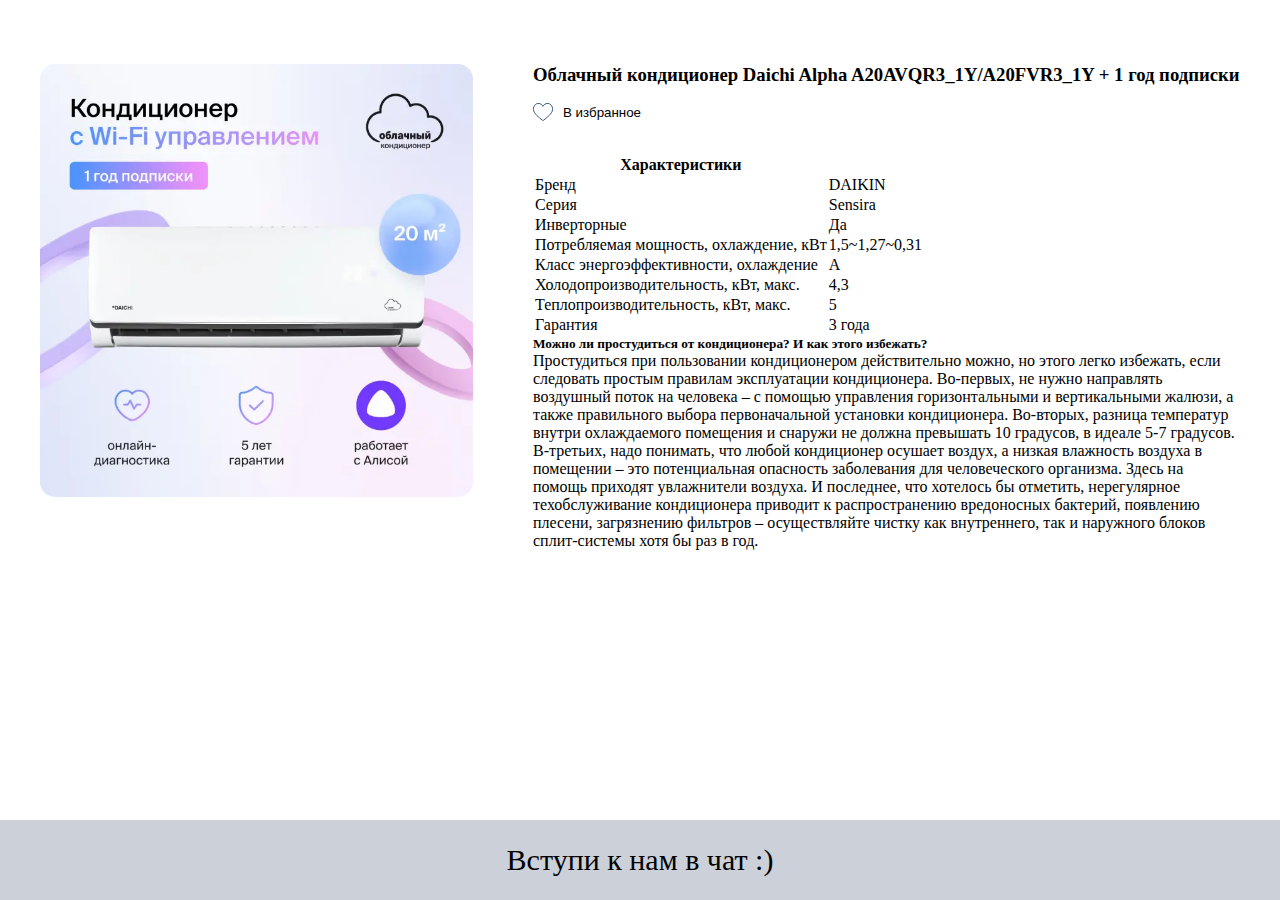
==== app/index.html @ e2406c81 "[+] initial files" ====
<!DOCTYPE html><html lang="en"><head><meta charset="UTF-8"><meta http-equiv="X-UA-Compatible" content="IE=edge"><meta name="viewport" content="width=device-width,initial-scale=1"><title>Главная страница</title><link rel="stylesheet" href="./css/style.min.css"></head><body><main><section class="card"><div><div class="swiper mySwiper"><div class="swiper-wrapper"><div class="swiper-slide card-swiper-slide"><img class="card-swiper-slide" src="./images/cards/card1.webp"></div><!--         <div class="swiper-slide">
                <img src="./images/cards/card2.webp" />
              </div>
              <div class="swiper-slide">
                <img src="./images/cards/card3.webp" />
              </div>
              <div class="swiper-slide">
                <img src="./images/cards/card4.webp" />
              </div>
              <div class="swiper-slide">
                <img src="./images/cards/card5.webp" />
              </div> --></div><div class="swiper-pagination"></div></div><!-- <div class="swiper-button-next"></div>
          <div class="swiper-button-prev"></div> --></div><div><h3>Облачный кондиционер Daichi Alpha A20AVQR3_1Y/A20FVR3_1Y + 1 год подписки</h3><button class="button-like"><img src="./images/like.svg" height="20px" width="20px"><p>В избранное</p></button><div><table><thead><tr><th>Характеристики</th></tr></thead><tbody><tr><td>Бренд</td><td>DAIKIN</td></tr><tr><td>Серия</td><td>Sensira</td></tr><tr><td>Инверторные</td><td>Да</td></tr><tr><td>Потребляемая мощность, охлаждение, кВт</td><td>1,5~1,27~0,31</td></tr><tr><td>Класс энергоэффективности, охлаждение</td><td>A</td></tr><tr><td>Холодопроизводительность, кВт, макс.</td><td>4,3</td></tr><tr><td>Теплопроизводительность, кВт, макс.</td><td>5</td></tr><tr><td>Гарантия</td><td>3 года</td></tr></tbody></table></div><div><h5>Можно ли простудиться от кондиционера? И как этого избежать?</h5><span>Простудиться при пользовании кондиционером действительно можно, но этого легко избежать, если следовать простым правилам эксплуатации кондиционера. </span><span>Во-первых, не нужно направлять воздушный поток на человека – с помощью управления горизонтальными и вертикальными жалюзи, а также правильного выбора первоначальной установки кондиционера. </span><span>Во-вторых, разница температур внутри охлаждаемого помещения и снаружи не должна превышать 10 градусов, в идеале 5-7 градусов. </span><span>В-третьих, надо понимать, что любой кондиционер осушает воздух, а низкая влажность воздуха в помещении – это потенциальная опасность заболевания для человеческого организма. Здесь на помощь приходят увлажнители воздуха. </span><span>И последнее, что хотелось бы отметить, нерегулярное техобслуживание кондиционера приводит к распространению вредоносных бактерий, появлению плесени, загрязнению фильтров – осуществляйте чистку как внутреннего, так и наружного блоков сплит-системы хотя бы раз в год.</span></div></div></section></main><footer class="center"><a href="https://t.me/frontend_case_chat">Вступи к нам в чат :)</a></footer><script src="./js/main.min.js"></script></body></html>
---- app/css/style.min.css ----
@font-face{font-family:"Regular";src:url("../../fonts/Roboto-Regular.woff2")}@font-face{font-family:"Bold";src:url("../../fonts/Roboto-Bold.woff2")}*{margin:0;padding:0;box-sizing:border-box}body{font-size:16px;font-family:"Regular"}body{display:flex;flex-direction:column;min-height:100vh}main{flex-grow:1}.container{max-width:1200px;width:100%;padding:0 15px}.center{display:flex;justify-content:center;align-items:center}@font-face{font-family:swiper-icons;src:url("data:application/font-woff;charset=utf-8;base64, [base64]//wADZ2x5ZgAAAywAAADMAAAD2MHtryVoZWFkAAABbAAAADAAAAA2E2+eoWhoZWEAAAGcAAAAHwAAACQC9gDzaG10eAAAAigAAAAZAAAArgJkABFsb2NhAAAC0AAAAFoAAABaFQAUGG1heHAAAAG8AAAAHwAAACAAcABAbmFtZQAAA/gAAAE5AAACXvFdBwlwb3N0AAAFNAAAAGIAAACE5s74hXjaY2BkYGAAYpf5Hu/j+W2+MnAzMYDAzaX6QjD6/4//Bxj5GA8AuRwMYGkAPywL13jaY2BkYGA88P8Agx4j+/8fQDYfA1AEBWgDAIB2BOoAeNpjYGRgYNBh4GdgYgABEMnIABJzYNADCQAACWgAsQB42mNgYfzCOIGBlYGB0YcxjYGBwR1Kf2WQZGhhYGBiYGVmgAFGBiQQkOaawtDAoMBQxXjg/wEGPcYDDA4wNUA2CCgwsAAAO4EL6gAAeNpj2M0gyAACqxgGNWBkZ2D4/wMA+xkDdgAAAHjaY2BgYGaAYBkGRgYQiAHyGMF8FgYHIM3DwMHABGQrMOgyWDLEM1T9/w8UBfEMgLzE////P/5//f/V/xv+r4eaAAeMbAxwIUYmIMHEgKYAYjUcsDAwsLKxc3BycfPw8jEQA/[base64]/uznmfPFBNODM2K7MTQ45YEAZqGP81AmGGcF3iPqOop0r1SPTaTbVkfUe4HXj97wYE+yNwWYxwWu4v1ugWHgo3S1XdZEVqWM7ET0cfnLGxWfkgR42o2PvWrDMBSFj/IHLaF0zKjRgdiVMwScNRAoWUoH78Y2icB/yIY09An6AH2Bdu/UB+yxopYshQiEvnvu0dURgDt8QeC8PDw7Fpji3fEA4z/PEJ6YOB5hKh4dj3EvXhxPqH/SKUY3rJ7srZ4FZnh1PMAtPhwP6fl2PMJMPDgeQ4rY8YT6Gzao0eAEA409DuggmTnFnOcSCiEiLMgxCiTI6Cq5DZUd3Qmp10vO0LaLTd2cjN4fOumlc7lUYbSQcZFkutRG7g6JKZKy0RmdLY680CDnEJ+UMkpFFe1RN7nxdVpXrC4aTtnaurOnYercZg2YVmLN/d/gczfEimrE/fs/bOuq29Zmn8tloORaXgZgGa78yO9/cnXm2BpaGvq25Dv9S4E9+5SIc9PqupJKhYFSSl47+Qcr1mYNAAAAeNptw0cKwkAAAMDZJA8Q7OUJvkLsPfZ6zFVERPy8qHh2YER+3i/BP83vIBLLySsoKimrqKqpa2hp6+jq6RsYGhmbmJqZSy0sraxtbO3sHRydnEMU4uR6yx7JJXveP7WrDycAAAAAAAH//wACeNpjYGRgYOABYhkgZgJCZgZNBkYGLQZtIJsFLMYAAAw3ALgAeNolizEKgDAQBCchRbC2sFER0YD6qVQiBCv/H9ezGI6Z5XBAw8CBK/m5iQQVauVbXLnOrMZv2oLdKFa8Pjuru2hJzGabmOSLzNMzvutpB3N42mNgZGBg4GKQYzBhYMxJLMlj4GBgAYow/P/PAJJhLM6sSoWKfWCAAwDAjgbRAAB42mNgYGBkAIIbCZo5IPrmUn0hGA0AO8EFTQAA");font-weight:400;font-style:normal}:root{--swiper-theme-color: #007aff}.swiper{margin-left:auto;margin-right:auto;position:relative;overflow:hidden;list-style:none;padding:0;z-index:1}.swiper-vertical>.swiper-wrapper{flex-direction:column}.swiper-wrapper{position:relative;width:100%;height:100%;z-index:1;display:flex;transition-property:transform;box-sizing:content-box}.swiper-android .swiper-slide,.swiper-wrapper{transform:translate3d(0px, 0, 0)}.swiper-pointer-events{touch-action:pan-y}.swiper-pointer-events.swiper-vertical{touch-action:pan-x}.swiper-slide{flex-shrink:0;width:100%;height:100%;position:relative;transition-property:transform}.swiper-slide-invisible-blank{visibility:hidden}.swiper-autoheight,.swiper-autoheight .swiper-slide{height:auto}.swiper-autoheight .swiper-wrapper{align-items:flex-start;transition-property:transform,height}.swiper-3d,.swiper-3d.swiper-css-mode .swiper-wrapper{perspective:1200px}.swiper-3d .swiper-cube-shadow,.swiper-3d .swiper-slide,.swiper-3d .swiper-slide-shadow,.swiper-3d .swiper-slide-shadow-bottom,.swiper-3d .swiper-slide-shadow-left,.swiper-3d .swiper-slide-shadow-right,.swiper-3d .swiper-slide-shadow-top,.swiper-3d .swiper-wrapper{transform-style:preserve-3d}.swiper-3d .swiper-slide-shadow,.swiper-3d .swiper-slide-shadow-bottom,.swiper-3d .swiper-slide-shadow-left,.swiper-3d .swiper-slide-shadow-right,.swiper-3d .swiper-slide-shadow-top{position:absolute;left:0;top:0;width:100%;height:100%;pointer-events:none;z-index:10}.swiper-3d .swiper-slide-shadow{background:rgba(0,0,0,.15)}.swiper-3d .swiper-slide-shadow-left{background-image:linear-gradient(to left, rgba(0, 0, 0, 0.5), rgba(0, 0, 0, 0))}.swiper-3d .swiper-slide-shadow-right{background-image:linear-gradient(to right, rgba(0, 0, 0, 0.5), rgba(0, 0, 0, 0))}.swiper-3d .swiper-slide-shadow-top{background-image:linear-gradient(to top, rgba(0, 0, 0, 0.5), rgba(0, 0, 0, 0))}.swiper-3d .swiper-slide-shadow-bottom{background-image:linear-gradient(to bottom, rgba(0, 0, 0, 0.5), rgba(0, 0, 0, 0))}.swiper-css-mode>.swiper-wrapper{overflow:auto;scrollbar-width:none;-ms-overflow-style:none}.swiper-css-mode>.swiper-wrapper::-webkit-scrollbar{display:none}.swiper-css-mode>.swiper-wrapper>.swiper-slide{scroll-snap-align:start start}.swiper-horizontal.swiper-css-mode>.swiper-wrapper{scroll-snap-type:x mandatory}.swiper-vertical.swiper-css-mode>.swiper-wrapper{scroll-snap-type:y mandatory}.swiper-centered>.swiper-wrapper::before{content:"";flex-shrink:0;order:9999}.swiper-centered.swiper-horizontal>.swiper-wrapper>.swiper-slide:first-child{margin-inline-start:var(--swiper-centered-offset-before)}.swiper-centered.swiper-horizontal>.swiper-wrapper::before{height:100%;min-height:1px;width:var(--swiper-centered-offset-after)}.swiper-centered.swiper-vertical>.swiper-wrapper>.swiper-slide:first-child{margin-block-start:var(--swiper-centered-offset-before)}.swiper-centered.swiper-vertical>.swiper-wrapper::before{width:100%;min-width:1px;height:var(--swiper-centered-offset-after)}.swiper-centered>.swiper-wrapper>.swiper-slide{scroll-snap-align:center center}.swiper-virtual.swiper-css-mode .swiper-wrapper::after{content:"";position:absolute;left:0;top:0;pointer-events:none}.swiper-virtual.swiper-css-mode.swiper-horizontal .swiper-wrapper::after{height:1px;width:var(--swiper-virtual-size)}.swiper-virtual.swiper-css-mode.swiper-vertical .swiper-wrapper::after{width:1px;height:var(--swiper-virtual-size)}:root{--swiper-navigation-size: 44px}.swiper-button-next,.swiper-button-prev{position:absolute;top:50%;width:calc(var(--swiper-navigation-size)/44*27);height:var(--swiper-navigation-size);margin-top:calc(0px - var(--swiper-navigation-size)/2);z-index:10;cursor:pointer;display:flex;align-items:center;justify-content:center;color:var(--swiper-navigation-color, var(--swiper-theme-color))}.swiper-button-next.swiper-button-disabled,.swiper-button-prev.swiper-button-disabled{opacity:.35;cursor:auto;pointer-events:none}.swiper-button-next:after,.swiper-button-prev:after{font-family:swiper-icons;font-size:var(--swiper-navigation-size);text-transform:none !important;letter-spacing:0;text-transform:none;font-variant:initial;line-height:1}.swiper-button-prev,.swiper-rtl .swiper-button-next{left:10px;right:auto}.swiper-button-prev:after,.swiper-rtl .swiper-button-next:after{content:"prev"}.swiper-button-next,.swiper-rtl .swiper-button-prev{right:10px;left:auto}.swiper-button-next:after,.swiper-rtl .swiper-button-prev:after{content:"next"}.swiper-button-lock{display:none}.swiper-pagination{position:absolute;text-align:center;transition:.3s opacity;transform:translate3d(0, 0, 0);z-index:10}.swiper-pagination.swiper-pagination-hidden{opacity:0}.swiper-horizontal>.swiper-pagination-bullets,.swiper-pagination-bullets.swiper-pagination-horizontal,.swiper-pagination-custom,.swiper-pagination-fraction{bottom:10px;left:0;width:100%}.swiper-pagination-bullets-dynamic{overflow:hidden;font-size:0}.swiper-pagination-bullets-dynamic .swiper-pagination-bullet{transform:scale(0.33);position:relative}.swiper-pagination-bullets-dynamic .swiper-pagination-bullet-active{transform:scale(1)}.swiper-pagination-bullets-dynamic .swiper-pagination-bullet-active-main{transform:scale(1)}.swiper-pagination-bullets-dynamic .swiper-pagination-bullet-active-prev{transform:scale(0.66)}.swiper-pagination-bullets-dynamic .swiper-pagination-bullet-active-prev-prev{transform:scale(0.33)}.swiper-pagination-bullets-dynamic .swiper-pagination-bullet-active-next{transform:scale(0.66)}.swiper-pagination-bullets-dynamic .swiper-pagination-bullet-active-next-next{transform:scale(0.33)}.swiper-pagination-bullet{width:var(--swiper-pagination-bullet-width, var(--swiper-pagination-bullet-size, 8px));height:var(--swiper-pagination-bullet-height, var(--swiper-pagination-bullet-size, 8px));display:inline-block;border-radius:50%;background:var(--swiper-pagination-bullet-inactive-color, #000);opacity:var(--swiper-pagination-bullet-inactive-opacity, 0.2)}button.swiper-pagination-bullet{border:none;margin:0;padding:0;box-shadow:none;-webkit-appearance:none;appearance:none}.swiper-pagination-clickable .swiper-pagination-bullet{cursor:pointer}.swiper-pagination-bullet:only-child{display:none !important}.swiper-pagination-bullet-active{opacity:var(--swiper-pagination-bullet-opacity, 1);background:var(--swiper-pagination-color, var(--swiper-theme-color))}.swiper-pagination-vertical.swiper-pagination-bullets,.swiper-vertical>.swiper-pagination-bullets{right:10px;top:50%;transform:translate3d(0px, -50%, 0)}.swiper-pagination-vertical.swiper-pagination-bullets .swiper-pagination-bullet,.swiper-vertical>.swiper-pagination-bullets .swiper-pagination-bullet{margin:var(--swiper-pagination-bullet-vertical-gap, 6px) 0;display:block}.swiper-pagination-vertical.swiper-pagination-bullets.swiper-pagination-bullets-dynamic,.swiper-vertical>.swiper-pagination-bullets.swiper-pagination-bullets-dynamic{top:50%;transform:translateY(-50%);width:8px}.swiper-pagination-vertical.swiper-pagination-bullets.swiper-pagination-bullets-dynamic .swiper-pagination-bullet,.swiper-vertical>.swiper-pagination-bullets.swiper-pagination-bullets-dynamic .swiper-pagination-bullet{display:inline-block;transition:.2s transform,.2s top}.swiper-horizontal>.swiper-pagination-bullets .swiper-pagination-bullet,.swiper-pagination-horizontal.swiper-pagination-bullets .swiper-pagination-bullet{margin:0 var(--swiper-pagination-bullet-horizontal-gap, 4px)}.swiper-horizontal>.swiper-pagination-bullets.swiper-pagination-bullets-dynamic,.swiper-pagination-horizontal.swiper-pagination-bullets.swiper-pagination-bullets-dynamic{left:50%;transform:translateX(-50%);white-space:nowrap}.swiper-horizontal>.swiper-pagination-bullets.swiper-pagination-bullets-dynamic .swiper-pagination-bullet,.swiper-pagination-horizontal.swiper-pagination-bullets.swiper-pagination-bullets-dynamic .swiper-pagination-bullet{transition:.2s transform,.2s left}.swiper-horizontal.swiper-rtl>.swiper-pagination-bullets-dynamic .swiper-pagination-bullet{transition:.2s transform,.2s right}.swiper-pagination-progressbar{background:rgba(0,0,0,.25);position:absolute}.swiper-pagination-progressbar .swiper-pagination-progressbar-fill{background:var(--swiper-pagination-color, var(--swiper-theme-color));position:absolute;left:0;top:0;width:100%;height:100%;transform:scale(0);transform-origin:left top}.swiper-rtl .swiper-pagination-progressbar .swiper-pagination-progressbar-fill{transform-origin:right top}.swiper-horizontal>.swiper-pagination-progressbar,.swiper-pagination-progressbar.swiper-pagination-horizontal,.swiper-pagination-progressbar.swiper-pagination-vertical.swiper-pagination-progressbar-opposite,.swiper-vertical>.swiper-pagination-progressbar.swiper-pagination-progressbar-opposite{width:100%;height:4px;left:0;top:0}.swiper-horizontal>.swiper-pagination-progressbar.swiper-pagination-progressbar-opposite,.swiper-pagination-progressbar.swiper-pagination-horizontal.swiper-pagination-progressbar-opposite,.swiper-pagination-progressbar.swiper-pagination-vertical,.swiper-vertical>.swiper-pagination-progressbar{width:4px;height:100%;left:0;top:0}.swiper-pagination-lock{display:none}.swiper-scrollbar{border-radius:10px;position:relative;background:rgba(0,0,0,.1)}.swiper-horizontal>.swiper-scrollbar{position:absolute;left:1%;bottom:3px;z-index:50;height:5px;width:98%}.swiper-vertical>.swiper-scrollbar{position:absolute;right:3px;top:1%;z-index:50;width:5px;height:98%}.swiper-scrollbar-drag{height:100%;width:100%;position:relative;background:rgba(0,0,0,.5);border-radius:10px;left:0;top:0}.swiper-scrollbar-cursor-drag{cursor:move}.swiper-scrollbar-lock{display:none}.swiper-zoom-container{width:100%;height:100%;display:flex;justify-content:center;align-items:center;text-align:center}.swiper-zoom-container>canvas,.swiper-zoom-container>img,.swiper-zoom-container>svg{max-width:100%;max-height:100%;object-fit:contain}.swiper-slide-zoomed{cursor:move}.swiper-lazy-preloader{width:42px;height:42px;position:absolute;left:50%;top:50%;margin-left:-21px;margin-top:-21px;z-index:10;transform-origin:50%;animation:swiper-preloader-spin 1s infinite linear;box-sizing:border-box;border:4px solid var(--swiper-preloader-color, var(--swiper-theme-color));border-radius:50%;border-top-color:rgba(0,0,0,0)}.swiper-lazy-preloader-white{--swiper-preloader-color: #fff}.swiper-lazy-preloader-black{--swiper-preloader-color: #000}@keyframes swiper-preloader-spin{100%{transform:rotate(360deg)}}.swiper .swiper-notification{position:absolute;left:0;top:0;pointer-events:none;opacity:0;z-index:-1000}.swiper-free-mode>.swiper-wrapper{transition-timing-function:ease-out;margin:0 auto}.swiper-grid>.swiper-wrapper{flex-wrap:wrap}.swiper-grid-column>.swiper-wrapper{flex-wrap:wrap;flex-direction:column}.swiper-fade.swiper-free-mode .swiper-slide{transition-timing-function:ease-out}.swiper-fade .swiper-slide{pointer-events:none;transition-property:opacity}.swiper-fade .swiper-slide .swiper-slide{pointer-events:none}.swiper-fade .swiper-slide-active,.swiper-fade .swiper-slide-active .swiper-slide-active{pointer-events:auto}.swiper-cube{overflow:visible}.swiper-cube .swiper-slide{pointer-events:none;-webkit-backface-visibility:hidden;backface-visibility:hidden;z-index:1;visibility:hidden;transform-origin:0 0;width:100%;height:100%}.swiper-cube .swiper-slide .swiper-slide{pointer-events:none}.swiper-cube.swiper-rtl .swiper-slide{transform-origin:100% 0}.swiper-cube .swiper-slide-active,.swiper-cube .swiper-slide-active .swiper-slide-active{pointer-events:auto}.swiper-cube .swiper-slide-active,.swiper-cube .swiper-slide-next,.swiper-cube .swiper-slide-next+.swiper-slide,.swiper-cube .swiper-slide-prev{pointer-events:auto;visibility:visible}.swiper-cube .swiper-slide-shadow-bottom,.swiper-cube .swiper-slide-shadow-left,.swiper-cube .swiper-slide-shadow-right,.swiper-cube .swiper-slide-shadow-top{z-index:0;-webkit-backface-visibility:hidden;backface-visibility:hidden}.swiper-cube .swiper-cube-shadow{position:absolute;left:0;bottom:0px;width:100%;height:100%;opacity:.6;z-index:0}.swiper-cube .swiper-cube-shadow:before{content:"";background:#000;position:absolute;left:0;top:0;bottom:0;right:0;filter:blur(50px)}.swiper-flip{overflow:visible}.swiper-flip .swiper-slide{pointer-events:none;-webkit-backface-visibility:hidden;backface-visibility:hidden;z-index:1}.swiper-flip .swiper-slide .swiper-slide{pointer-events:none}.swiper-flip .swiper-slide-active,.swiper-flip .swiper-slide-active .swiper-slide-active{pointer-events:auto}.swiper-flip .swiper-slide-shadow-bottom,.swiper-flip .swiper-slide-shadow-left,.swiper-flip .swiper-slide-shadow-right,.swiper-flip .swiper-slide-shadow-top{z-index:0;-webkit-backface-visibility:hidden;backface-visibility:hidden}.swiper-creative .swiper-slide{-webkit-backface-visibility:hidden;backface-visibility:hidden;overflow:hidden;transition-property:transform,opacity,height}.swiper-cards{overflow:visible}.swiper-cards .swiper-slide{transform-origin:center bottom;-webkit-backface-visibility:hidden;backface-visibility:hidden;overflow:hidden}.modal{width:100%;height:100%}.card{display:flex;padding:64px 40px;gap:60px}.card-swiper-slide{width:433px;height:433px;border-radius:15px}.button-like{display:flex;background:none;border:none;gap:10px;padding-top:16px;padding-bottom:32px;align-items:center}header,footer{width:100%;height:80px;background-color:#ccd1d9;font-size:30px}header a,footer a{text-decoration:none;color:#000}header a:hover,footer a:hover{text-decoration:underline}
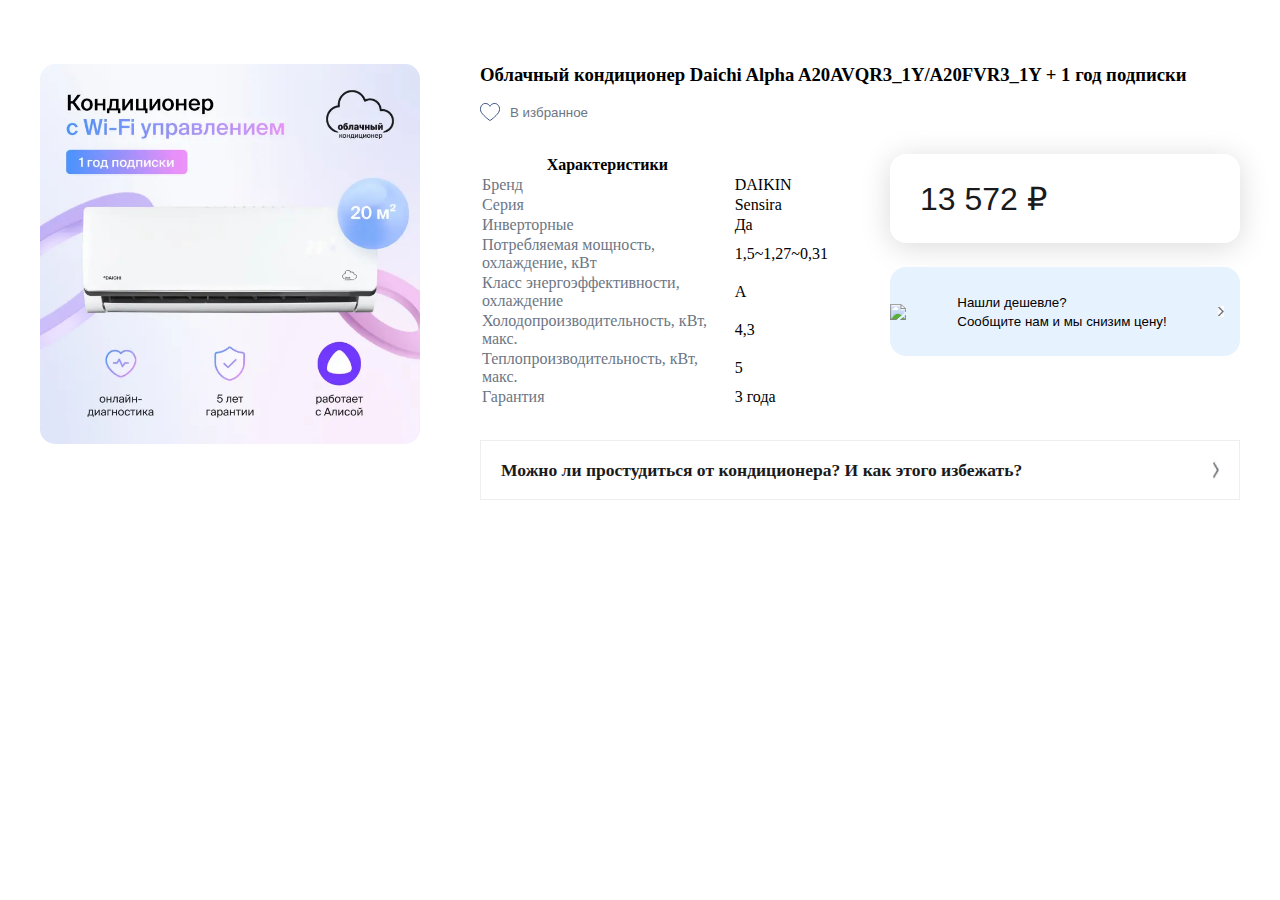
==== commit cab46418: "[+] buttons" ====
--- a/app/index.html
+++ b/app/index.html
@@ -1,4 +1,4 @@
-<!DOCTYPE html><html lang="en"><head><meta charset="UTF-8"><meta http-equiv="X-UA-Compatible" content="IE=edge"><meta name="viewport" content="width=device-width,initial-scale=1"><title>Главная страница</title><link rel="stylesheet" href="./css/style.min.css"></head><body><main><section class="card"><div><div class="swiper mySwiper"><div class="swiper-wrapper"><div class="swiper-slide card-swiper-slide"><img class="card-swiper-slide" src="./images/cards/card1.webp"></div><!--         <div class="swiper-slide">
+<!DOCTYPE html><html lang="en"><head><meta charset="UTF-8"><meta http-equiv="X-UA-Compatible" content="IE=edge"><meta name="viewport" content="width=device-width,initial-scale=1"><title>Карточка товара</title><link rel="stylesheet" href="./css/style.min.css"></head><body><main><section class="card"><div><div class="swiper mySwiper"><div class="swiper-wrapper"><div class="swiper-slide card-swiper-slide"><img class="card-swiper-slide" src="./images/cards/card1.webp"></div><!--         <div class="swiper-slide">
                 <img src="./images/cards/card2.webp" />
               </div>
               <div class="swiper-slide">
@@ -10,4 +10,4 @@
               <div class="swiper-slide">
                 <img src="./images/cards/card5.webp" />
               </div> --></div><div class="swiper-pagination"></div></div><!-- <div class="swiper-button-next"></div>
-          <div class="swiper-button-prev"></div> --></div><div><h3>Облачный кондиционер Daichi Alpha A20AVQR3_1Y/A20FVR3_1Y + 1 год подписки</h3><button class="button-like"><img src="./images/like.svg" height="20px" width="20px"><p>В избранное</p></button><div><table><thead><tr><th>Характеристики</th></tr></thead><tbody><tr><td>Бренд</td><td>DAIKIN</td></tr><tr><td>Серия</td><td>Sensira</td></tr><tr><td>Инверторные</td><td>Да</td></tr><tr><td>Потребляемая мощность, охлаждение, кВт</td><td>1,5~1,27~0,31</td></tr><tr><td>Класс энергоэффективности, охлаждение</td><td>A</td></tr><tr><td>Холодопроизводительность, кВт, макс.</td><td>4,3</td></tr><tr><td>Теплопроизводительность, кВт, макс.</td><td>5</td></tr><tr><td>Гарантия</td><td>3 года</td></tr></tbody></table></div><div><h5>Можно ли простудиться от кондиционера? И как этого избежать?</h5><span>Простудиться при пользовании кондиционером действительно можно, но этого легко избежать, если следовать простым правилам эксплуатации кондиционера. </span><span>Во-первых, не нужно направлять воздушный поток на человека – с помощью управления горизонтальными и вертикальными жалюзи, а также правильного выбора первоначальной установки кондиционера. </span><span>Во-вторых, разница температур внутри охлаждаемого помещения и снаружи не должна превышать 10 градусов, в идеале 5-7 градусов. </span><span>В-третьих, надо понимать, что любой кондиционер осушает воздух, а низкая влажность воздуха в помещении – это потенциальная опасность заболевания для человеческого организма. Здесь на помощь приходят увлажнители воздуха. </span><span>И последнее, что хотелось бы отметить, нерегулярное техобслуживание кондиционера приводит к распространению вредоносных бактерий, появлению плесени, загрязнению фильтров – осуществляйте чистку как внутреннего, так и наружного блоков сплит-системы хотя бы раз в год.</span></div></div></section></main><footer class="center"><a href="https://t.me/frontend_case_chat">Вступи к нам в чат :)</a></footer><script src="./js/main.min.js"></script></body></html>+          <div class="swiper-button-prev"></div> --></div><div class="card__text"><h3 class="card__text-title">Облачный кондиционер Daichi Alpha A20AVQR3_1Y/A20FVR3_1Y + 1 год подписки</h3><button class="button-like"><img src="./images/like.svg" height="20px" width="20px"><p>В избранное</p></button><div class="description"><table class="tab"><thead><tr><th>Характеристики</th></tr></thead><tbody class="tab__body"><tr><td class="parameter">Бренд</td><td>DAIKIN</td></tr><tr><td class="parameter">Серия</td><td>Sensira</td></tr><tr><td class="parameter">Инверторные</td><td>Да</td></tr><tr><td class="parameter">Потребляемая мощность, охлаждение, кВт</td><td>1,5~1,27~0,31</td></tr><tr><td class="parameter">Класс энергоэффективности, охлаждение</td><td>A</td></tr><tr><td class="parameter">Холодопроизводительность, кВт, макс.</td><td>4,3</td></tr><tr><td class="parameter">Теплопроизводительность, кВт, макс.</td><td>5</td></tr><tr><td class="parameter">Гарантия</td><td>3 года</td></tr></tbody></table><div class="buttons"><button class="button-price">13 572 ₽</button> <button class="button-open-modal"><img src="./images/hands.svg"><div class="low-price"><span>Нашли дешевле?</span> <span>Сообщите нам и мы снизим цену!</span></div><img src="./images/arrow.webp"></button></div></div><div class="drop"><div class="drop__title"><h3>Можно ли простудиться от кондиционера? И как этого избежать?</h3><img src="./images/arrow.webp"></div><div class="drop__text"><span>Простудиться при пользовании кондиционером действительно можно, но этого легко избежать, если следовать простым правилам эксплуатации кондиционера. </span><span>Во-первых, не нужно направлять воздушный поток на человека – с помощью управления горизонтальными и вертикальными жалюзи, а также правильного выбора первоначальной установки кондиционера. </span><span>Во-вторых, разница температур внутри охлаждаемого помещения и снаружи не должна превышать 10 градусов, в идеале 5-7 градусов. </span><span>В-третьих, надо понимать, что любой кондиционер осушает воздух, а низкая влажность воздуха в помещении – это потенциальная опасность заболевания для человеческого организма. Здесь на помощь приходят увлажнители воздуха. </span><span>И последнее, что хотелось бы отметить, нерегулярное техобслуживание кондиционера приводит к распространению вредоносных бактерий, появлению плесени, загрязнению фильтров – осуществляйте чистку как внутреннего, так и наружного блоков сплит-системы хотя бы раз в год.</span></div></div></div></section></main><script src="./js/main.min.js"></script></body></html>--- a/app/css/style.min.css
+++ b/app/css/style.min.css
@@ -1 +1 @@
-@font-face{font-family:"Regular";src:url("../../fonts/Roboto-Regular.woff2")}@font-face{font-family:"Bold";src:url("../../fonts/Roboto-Bold.woff2")}*{margin:0;padding:0;box-sizing:border-box}body{font-size:16px;font-family:"Regular"}body{display:flex;flex-direction:column;min-height:100vh}main{flex-grow:1}.container{max-width:1200px;width:100%;padding:0 15px}.center{display:flex;justify-content:center;align-items:center}@font-face{font-family:swiper-icons;src:url("data:application/font-woff;charset=utf-8;base64, [base64]//wADZ2x5ZgAAAywAAADMAAAD2MHtryVoZWFkAAABbAAAADAAAAA2E2+eoWhoZWEAAAGcAAAAHwAAACQC9gDzaG10eAAAAigAAAAZAAAArgJkABFsb2NhAAAC0AAAAFoAAABaFQAUGG1heHAAAAG8AAAAHwAAACAAcABAbmFtZQAAA/gAAAE5AAACXvFdBwlwb3N0AAAFNAAAAGIAAACE5s74hXjaY2BkYGAAYpf5Hu/j+W2+MnAzMYDAzaX6QjD6/4//Bxj5GA8AuRwMYGkAPywL13jaY2BkYGA88P8Agx4j+/8fQDYfA1AEBWgDAIB2BOoAeNpjYGRgYNBh4GdgYgABEMnIABJzYNADCQAACWgAsQB42mNgYfzCOIGBlYGB0YcxjYGBwR1Kf2WQZGhhYGBiYGVmgAFGBiQQkOaawtDAoMBQxXjg/wEGPcYDDA4wNUA2CCgwsAAAO4EL6gAAeNpj2M0gyAACqxgGNWBkZ2D4/wMA+xkDdgAAAHjaY2BgYGaAYBkGRgYQiAHyGMF8FgYHIM3DwMHABGQrMOgyWDLEM1T9/w8UBfEMgLzE////P/5//f/V/xv+r4eaAAeMbAxwIUYmIMHEgKYAYjUcsDAwsLKxc3BycfPw8jEQA/[base64]/uznmfPFBNODM2K7MTQ45YEAZqGP81AmGGcF3iPqOop0r1SPTaTbVkfUe4HXj97wYE+yNwWYxwWu4v1ugWHgo3S1XdZEVqWM7ET0cfnLGxWfkgR42o2PvWrDMBSFj/IHLaF0zKjRgdiVMwScNRAoWUoH78Y2icB/yIY09An6AH2Bdu/UB+yxopYshQiEvnvu0dURgDt8QeC8PDw7Fpji3fEA4z/PEJ6YOB5hKh4dj3EvXhxPqH/SKUY3rJ7srZ4FZnh1PMAtPhwP6fl2PMJMPDgeQ4rY8YT6Gzao0eAEA409DuggmTnFnOcSCiEiLMgxCiTI6Cq5DZUd3Qmp10vO0LaLTd2cjN4fOumlc7lUYbSQcZFkutRG7g6JKZKy0RmdLY680CDnEJ+UMkpFFe1RN7nxdVpXrC4aTtnaurOnYercZg2YVmLN/d/gczfEimrE/fs/bOuq29Zmn8tloORaXgZgGa78yO9/cnXm2BpaGvq25Dv9S4E9+5SIc9PqupJKhYFSSl47+Qcr1mYNAAAAeNptw0cKwkAAAMDZJA8Q7OUJvkLsPfZ6zFVERPy8qHh2YER+3i/BP83vIBLLySsoKimrqKqpa2hp6+jq6RsYGhmbmJqZSy0sraxtbO3sHRydnEMU4uR6yx7JJXveP7WrDycAAAAAAAH//wACeNpjYGRgYOABYhkgZgJCZgZNBkYGLQZtIJsFLMYAAAw3ALgAeNolizEKgDAQBCchRbC2sFER0YD6qVQiBCv/H9ezGI6Z5XBAw8CBK/m5iQQVauVbXLnOrMZv2oLdKFa8Pjuru2hJzGabmOSLzNMzvutpB3N42mNgZGBg4GKQYzBhYMxJLMlj4GBgAYow/P/PAJJhLM6sSoWKfWCAAwDAjgbRAAB42mNgYGBkAIIbCZo5IPrmUn0hGA0AO8EFTQAA");font-weight:400;font-style:normal}:root{--swiper-theme-color: #007aff}.swiper{margin-left:auto;margin-right:auto;position:relative;overflow:hidden;list-style:none;padding:0;z-index:1}.swiper-vertical>.swiper-wrapper{flex-direction:column}.swiper-wrapper{position:relative;width:100%;height:100%;z-index:1;display:flex;transition-property:transform;box-sizing:content-box}.swiper-android .swiper-slide,.swiper-wrapper{transform:translate3d(0px, 0, 0)}.swiper-pointer-events{touch-action:pan-y}.swiper-pointer-events.swiper-vertical{touch-action:pan-x}.swiper-slide{flex-shrink:0;width:100%;height:100%;position:relative;transition-property:transform}.swiper-slide-invisible-blank{visibility:hidden}.swiper-autoheight,.swiper-autoheight .swiper-slide{height:auto}.swiper-autoheight .swiper-wrapper{align-items:flex-start;transition-property:transform,height}.swiper-3d,.swiper-3d.swiper-css-mode .swiper-wrapper{perspective:1200px}.swiper-3d .swiper-cube-shadow,.swiper-3d .swiper-slide,.swiper-3d .swiper-slide-shadow,.swiper-3d .swiper-slide-shadow-bottom,.swiper-3d .swiper-slide-shadow-left,.swiper-3d .swiper-slide-shadow-right,.swiper-3d .swiper-slide-shadow-top,.swiper-3d .swiper-wrapper{transform-style:preserve-3d}.swiper-3d .swiper-slide-shadow,.swiper-3d .swiper-slide-shadow-bottom,.swiper-3d .swiper-slide-shadow-left,.swiper-3d .swiper-slide-shadow-right,.swiper-3d .swiper-slide-shadow-top{position:absolute;left:0;top:0;width:100%;height:100%;pointer-events:none;z-index:10}.swiper-3d .swiper-slide-shadow{background:rgba(0,0,0,.15)}.swiper-3d .swiper-slide-shadow-left{background-image:linear-gradient(to left, rgba(0, 0, 0, 0.5), rgba(0, 0, 0, 0))}.swiper-3d .swiper-slide-shadow-right{background-image:linear-gradient(to right, rgba(0, 0, 0, 0.5), rgba(0, 0, 0, 0))}.swiper-3d .swiper-slide-shadow-top{background-image:linear-gradient(to top, rgba(0, 0, 0, 0.5), rgba(0, 0, 0, 0))}.swiper-3d .swiper-slide-shadow-bottom{background-image:linear-gradient(to bottom, rgba(0, 0, 0, 0.5), rgba(0, 0, 0, 0))}.swiper-css-mode>.swiper-wrapper{overflow:auto;scrollbar-width:none;-ms-overflow-style:none}.swiper-css-mode>.swiper-wrapper::-webkit-scrollbar{display:none}.swiper-css-mode>.swiper-wrapper>.swiper-slide{scroll-snap-align:start start}.swiper-horizontal.swiper-css-mode>.swiper-wrapper{scroll-snap-type:x mandatory}.swiper-vertical.swiper-css-mode>.swiper-wrapper{scroll-snap-type:y mandatory}.swiper-centered>.swiper-wrapper::before{content:"";flex-shrink:0;order:9999}.swiper-centered.swiper-horizontal>.swiper-wrapper>.swiper-slide:first-child{margin-inline-start:var(--swiper-centered-offset-before)}.swiper-centered.swiper-horizontal>.swiper-wrapper::before{height:100%;min-height:1px;width:var(--swiper-centered-offset-after)}.swiper-centered.swiper-vertical>.swiper-wrapper>.swiper-slide:first-child{margin-block-start:var(--swiper-centered-offset-before)}.swiper-centered.swiper-vertical>.swiper-wrapper::before{width:100%;min-width:1px;height:var(--swiper-centered-offset-after)}.swiper-centered>.swiper-wrapper>.swiper-slide{scroll-snap-align:center center}.swiper-virtual.swiper-css-mode .swiper-wrapper::after{content:"";position:absolute;left:0;top:0;pointer-events:none}.swiper-virtual.swiper-css-mode.swiper-horizontal .swiper-wrapper::after{height:1px;width:var(--swiper-virtual-size)}.swiper-virtual.swiper-css-mode.swiper-vertical .swiper-wrapper::after{width:1px;height:var(--swiper-virtual-size)}:root{--swiper-navigation-size: 44px}.swiper-button-next,.swiper-button-prev{position:absolute;top:50%;width:calc(var(--swiper-navigation-size)/44*27);height:var(--swiper-navigation-size);margin-top:calc(0px - var(--swiper-navigation-size)/2);z-index:10;cursor:pointer;display:flex;align-items:center;justify-content:center;color:var(--swiper-navigation-color, var(--swiper-theme-color))}.swiper-button-next.swiper-button-disabled,.swiper-button-prev.swiper-button-disabled{opacity:.35;cursor:auto;pointer-events:none}.swiper-button-next:after,.swiper-button-prev:after{font-family:swiper-icons;font-size:var(--swiper-navigation-size);text-transform:none !important;letter-spacing:0;text-transform:none;font-variant:initial;line-height:1}.swiper-button-prev,.swiper-rtl .swiper-button-next{left:10px;right:auto}.swiper-button-prev:after,.swiper-rtl .swiper-button-next:after{content:"prev"}.swiper-button-next,.swiper-rtl .swiper-button-prev{right:10px;left:auto}.swiper-button-next:after,.swiper-rtl .swiper-button-prev:after{content:"next"}.swiper-button-lock{display:none}.swiper-pagination{position:absolute;text-align:center;transition:.3s opacity;transform:translate3d(0, 0, 0);z-index:10}.swiper-pagination.swiper-pagination-hidden{opacity:0}.swiper-horizontal>.swiper-pagination-bullets,.swiper-pagination-bullets.swiper-pagination-horizontal,.swiper-pagination-custom,.swiper-pagination-fraction{bottom:10px;left:0;width:100%}.swiper-pagination-bullets-dynamic{overflow:hidden;font-size:0}.swiper-pagination-bullets-dynamic .swiper-pagination-bullet{transform:scale(0.33);position:relative}.swiper-pagination-bullets-dynamic .swiper-pagination-bullet-active{transform:scale(1)}.swiper-pagination-bullets-dynamic .swiper-pagination-bullet-active-main{transform:scale(1)}.swiper-pagination-bullets-dynamic .swiper-pagination-bullet-active-prev{transform:scale(0.66)}.swiper-pagination-bullets-dynamic .swiper-pagination-bullet-active-prev-prev{transform:scale(0.33)}.swiper-pagination-bullets-dynamic .swiper-pagination-bullet-active-next{transform:scale(0.66)}.swiper-pagination-bullets-dynamic .swiper-pagination-bullet-active-next-next{transform:scale(0.33)}.swiper-pagination-bullet{width:var(--swiper-pagination-bullet-width, var(--swiper-pagination-bullet-size, 8px));height:var(--swiper-pagination-bullet-height, var(--swiper-pagination-bullet-size, 8px));display:inline-block;border-radius:50%;background:var(--swiper-pagination-bullet-inactive-color, #000);opacity:var(--swiper-pagination-bullet-inactive-opacity, 0.2)}button.swiper-pagination-bullet{border:none;margin:0;padding:0;box-shadow:none;-webkit-appearance:none;appearance:none}.swiper-pagination-clickable .swiper-pagination-bullet{cursor:pointer}.swiper-pagination-bullet:only-child{display:none !important}.swiper-pagination-bullet-active{opacity:var(--swiper-pagination-bullet-opacity, 1);background:var(--swiper-pagination-color, var(--swiper-theme-color))}.swiper-pagination-vertical.swiper-pagination-bullets,.swiper-vertical>.swiper-pagination-bullets{right:10px;top:50%;transform:translate3d(0px, -50%, 0)}.swiper-pagination-vertical.swiper-pagination-bullets .swiper-pagination-bullet,.swiper-vertical>.swiper-pagination-bullets .swiper-pagination-bullet{margin:var(--swiper-pagination-bullet-vertical-gap, 6px) 0;display:block}.swiper-pagination-vertical.swiper-pagination-bullets.swiper-pagination-bullets-dynamic,.swiper-vertical>.swiper-pagination-bullets.swiper-pagination-bullets-dynamic{top:50%;transform:translateY(-50%);width:8px}.swiper-pagination-vertical.swiper-pagination-bullets.swiper-pagination-bullets-dynamic .swiper-pagination-bullet,.swiper-vertical>.swiper-pagination-bullets.swiper-pagination-bullets-dynamic .swiper-pagination-bullet{display:inline-block;transition:.2s transform,.2s top}.swiper-horizontal>.swiper-pagination-bullets .swiper-pagination-bullet,.swiper-pagination-horizontal.swiper-pagination-bullets .swiper-pagination-bullet{margin:0 var(--swiper-pagination-bullet-horizontal-gap, 4px)}.swiper-horizontal>.swiper-pagination-bullets.swiper-pagination-bullets-dynamic,.swiper-pagination-horizontal.swiper-pagination-bullets.swiper-pagination-bullets-dynamic{left:50%;transform:translateX(-50%);white-space:nowrap}.swiper-horizontal>.swiper-pagination-bullets.swiper-pagination-bullets-dynamic .swiper-pagination-bullet,.swiper-pagination-horizontal.swiper-pagination-bullets.swiper-pagination-bullets-dynamic .swiper-pagination-bullet{transition:.2s transform,.2s left}.swiper-horizontal.swiper-rtl>.swiper-pagination-bullets-dynamic .swiper-pagination-bullet{transition:.2s transform,.2s right}.swiper-pagination-progressbar{background:rgba(0,0,0,.25);position:absolute}.swiper-pagination-progressbar .swiper-pagination-progressbar-fill{background:var(--swiper-pagination-color, var(--swiper-theme-color));position:absolute;left:0;top:0;width:100%;height:100%;transform:scale(0);transform-origin:left top}.swiper-rtl .swiper-pagination-progressbar .swiper-pagination-progressbar-fill{transform-origin:right top}.swiper-horizontal>.swiper-pagination-progressbar,.swiper-pagination-progressbar.swiper-pagination-horizontal,.swiper-pagination-progressbar.swiper-pagination-vertical.swiper-pagination-progressbar-opposite,.swiper-vertical>.swiper-pagination-progressbar.swiper-pagination-progressbar-opposite{width:100%;height:4px;left:0;top:0}.swiper-horizontal>.swiper-pagination-progressbar.swiper-pagination-progressbar-opposite,.swiper-pagination-progressbar.swiper-pagination-horizontal.swiper-pagination-progressbar-opposite,.swiper-pagination-progressbar.swiper-pagination-vertical,.swiper-vertical>.swiper-pagination-progressbar{width:4px;height:100%;left:0;top:0}.swiper-pagination-lock{display:none}.swiper-scrollbar{border-radius:10px;position:relative;background:rgba(0,0,0,.1)}.swiper-horizontal>.swiper-scrollbar{position:absolute;left:1%;bottom:3px;z-index:50;height:5px;width:98%}.swiper-vertical>.swiper-scrollbar{position:absolute;right:3px;top:1%;z-index:50;width:5px;height:98%}.swiper-scrollbar-drag{height:100%;width:100%;position:relative;background:rgba(0,0,0,.5);border-radius:10px;left:0;top:0}.swiper-scrollbar-cursor-drag{cursor:move}.swiper-scrollbar-lock{display:none}.swiper-zoom-container{width:100%;height:100%;display:flex;justify-content:center;align-items:center;text-align:center}.swiper-zoom-container>canvas,.swiper-zoom-container>img,.swiper-zoom-container>svg{max-width:100%;max-height:100%;object-fit:contain}.swiper-slide-zoomed{cursor:move}.swiper-lazy-preloader{width:42px;height:42px;position:absolute;left:50%;top:50%;margin-left:-21px;margin-top:-21px;z-index:10;transform-origin:50%;animation:swiper-preloader-spin 1s infinite linear;box-sizing:border-box;border:4px solid var(--swiper-preloader-color, var(--swiper-theme-color));border-radius:50%;border-top-color:rgba(0,0,0,0)}.swiper-lazy-preloader-white{--swiper-preloader-color: #fff}.swiper-lazy-preloader-black{--swiper-preloader-color: #000}@keyframes swiper-preloader-spin{100%{transform:rotate(360deg)}}.swiper .swiper-notification{position:absolute;left:0;top:0;pointer-events:none;opacity:0;z-index:-1000}.swiper-free-mode>.swiper-wrapper{transition-timing-function:ease-out;margin:0 auto}.swiper-grid>.swiper-wrapper{flex-wrap:wrap}.swiper-grid-column>.swiper-wrapper{flex-wrap:wrap;flex-direction:column}.swiper-fade.swiper-free-mode .swiper-slide{transition-timing-function:ease-out}.swiper-fade .swiper-slide{pointer-events:none;transition-property:opacity}.swiper-fade .swiper-slide .swiper-slide{pointer-events:none}.swiper-fade .swiper-slide-active,.swiper-fade .swiper-slide-active .swiper-slide-active{pointer-events:auto}.swiper-cube{overflow:visible}.swiper-cube .swiper-slide{pointer-events:none;-webkit-backface-visibility:hidden;backface-visibility:hidden;z-index:1;visibility:hidden;transform-origin:0 0;width:100%;height:100%}.swiper-cube .swiper-slide .swiper-slide{pointer-events:none}.swiper-cube.swiper-rtl .swiper-slide{transform-origin:100% 0}.swiper-cube .swiper-slide-active,.swiper-cube .swiper-slide-active .swiper-slide-active{pointer-events:auto}.swiper-cube .swiper-slide-active,.swiper-cube .swiper-slide-next,.swiper-cube .swiper-slide-next+.swiper-slide,.swiper-cube .swiper-slide-prev{pointer-events:auto;visibility:visible}.swiper-cube .swiper-slide-shadow-bottom,.swiper-cube .swiper-slide-shadow-left,.swiper-cube .swiper-slide-shadow-right,.swiper-cube .swiper-slide-shadow-top{z-index:0;-webkit-backface-visibility:hidden;backface-visibility:hidden}.swiper-cube .swiper-cube-shadow{position:absolute;left:0;bottom:0px;width:100%;height:100%;opacity:.6;z-index:0}.swiper-cube .swiper-cube-shadow:before{content:"";background:#000;position:absolute;left:0;top:0;bottom:0;right:0;filter:blur(50px)}.swiper-flip{overflow:visible}.swiper-flip .swiper-slide{pointer-events:none;-webkit-backface-visibility:hidden;backface-visibility:hidden;z-index:1}.swiper-flip .swiper-slide .swiper-slide{pointer-events:none}.swiper-flip .swiper-slide-active,.swiper-flip .swiper-slide-active .swiper-slide-active{pointer-events:auto}.swiper-flip .swiper-slide-shadow-bottom,.swiper-flip .swiper-slide-shadow-left,.swiper-flip .swiper-slide-shadow-right,.swiper-flip .swiper-slide-shadow-top{z-index:0;-webkit-backface-visibility:hidden;backface-visibility:hidden}.swiper-creative .swiper-slide{-webkit-backface-visibility:hidden;backface-visibility:hidden;overflow:hidden;transition-property:transform,opacity,height}.swiper-cards{overflow:visible}.swiper-cards .swiper-slide{transform-origin:center bottom;-webkit-backface-visibility:hidden;backface-visibility:hidden;overflow:hidden}.modal{width:100%;height:100%}.card{display:flex;padding:64px 40px;gap:60px}.card-swiper-slide{width:433px;height:433px;border-radius:15px}.button-like{display:flex;background:none;border:none;gap:10px;padding-top:16px;padding-bottom:32px;align-items:center}header,footer{width:100%;height:80px;background-color:#ccd1d9;font-size:30px}header a,footer a{text-decoration:none;color:#000}header a:hover,footer a:hover{text-decoration:underline}+@font-face{font-family:"Regular";src:url("../../fonts/Roboto-Regular.woff2")}@font-face{font-family:"Bold";src:url("../../fonts/Roboto-Bold.woff2")}@font-face{font-family:"SuisseIntl";src:url("../../fonts/SuisseIntl-Regular.woff2")}*{margin:0;padding:0;box-sizing:border-box}body{font-size:16px;font-family:"Regular"}body{display:flex;flex-direction:column;min-height:100vh}main{flex-grow:1}.container{max-width:1200px;width:100%;padding:0 15px}.center{display:flex;justify-content:center;align-items:center}@font-face{font-family:swiper-icons;src:url("data:application/font-woff;charset=utf-8;base64, [base64]//wADZ2x5ZgAAAywAAADMAAAD2MHtryVoZWFkAAABbAAAADAAAAA2E2+eoWhoZWEAAAGcAAAAHwAAACQC9gDzaG10eAAAAigAAAAZAAAArgJkABFsb2NhAAAC0AAAAFoAAABaFQAUGG1heHAAAAG8AAAAHwAAACAAcABAbmFtZQAAA/gAAAE5AAACXvFdBwlwb3N0AAAFNAAAAGIAAACE5s74hXjaY2BkYGAAYpf5Hu/j+W2+MnAzMYDAzaX6QjD6/4//Bxj5GA8AuRwMYGkAPywL13jaY2BkYGA88P8Agx4j+/8fQDYfA1AEBWgDAIB2BOoAeNpjYGRgYNBh4GdgYgABEMnIABJzYNADCQAACWgAsQB42mNgYfzCOIGBlYGB0YcxjYGBwR1Kf2WQZGhhYGBiYGVmgAFGBiQQkOaawtDAoMBQxXjg/wEGPcYDDA4wNUA2CCgwsAAAO4EL6gAAeNpj2M0gyAACqxgGNWBkZ2D4/wMA+xkDdgAAAHjaY2BgYGaAYBkGRgYQiAHyGMF8FgYHIM3DwMHABGQrMOgyWDLEM1T9/w8UBfEMgLzE////P/5//f/V/xv+r4eaAAeMbAxwIUYmIMHEgKYAYjUcsDAwsLKxc3BycfPw8jEQA/[base64]/uznmfPFBNODM2K7MTQ45YEAZqGP81AmGGcF3iPqOop0r1SPTaTbVkfUe4HXj97wYE+yNwWYxwWu4v1ugWHgo3S1XdZEVqWM7ET0cfnLGxWfkgR42o2PvWrDMBSFj/IHLaF0zKjRgdiVMwScNRAoWUoH78Y2icB/yIY09An6AH2Bdu/UB+yxopYshQiEvnvu0dURgDt8QeC8PDw7Fpji3fEA4z/PEJ6YOB5hKh4dj3EvXhxPqH/SKUY3rJ7srZ4FZnh1PMAtPhwP6fl2PMJMPDgeQ4rY8YT6Gzao0eAEA409DuggmTnFnOcSCiEiLMgxCiTI6Cq5DZUd3Qmp10vO0LaLTd2cjN4fOumlc7lUYbSQcZFkutRG7g6JKZKy0RmdLY680CDnEJ+UMkpFFe1RN7nxdVpXrC4aTtnaurOnYercZg2YVmLN/d/gczfEimrE/fs/bOuq29Zmn8tloORaXgZgGa78yO9/cnXm2BpaGvq25Dv9S4E9+5SIc9PqupJKhYFSSl47+Qcr1mYNAAAAeNptw0cKwkAAAMDZJA8Q7OUJvkLsPfZ6zFVERPy8qHh2YER+3i/BP83vIBLLySsoKimrqKqpa2hp6+jq6RsYGhmbmJqZSy0sraxtbO3sHRydnEMU4uR6yx7JJXveP7WrDycAAAAAAAH//wACeNpjYGRgYOABYhkgZgJCZgZNBkYGLQZtIJsFLMYAAAw3ALgAeNolizEKgDAQBCchRbC2sFER0YD6qVQiBCv/H9ezGI6Z5XBAw8CBK/m5iQQVauVbXLnOrMZv2oLdKFa8Pjuru2hJzGabmOSLzNMzvutpB3N42mNgZGBg4GKQYzBhYMxJLMlj4GBgAYow/P/PAJJhLM6sSoWKfWCAAwDAjgbRAAB42mNgYGBkAIIbCZo5IPrmUn0hGA0AO8EFTQAA");font-weight:400;font-style:normal}:root{--swiper-theme-color: #007aff}.swiper{margin-left:auto;margin-right:auto;position:relative;overflow:hidden;list-style:none;padding:0;z-index:1}.swiper-vertical>.swiper-wrapper{flex-direction:column}.swiper-wrapper{position:relative;width:100%;height:100%;z-index:1;display:flex;transition-property:transform;box-sizing:content-box}.swiper-android .swiper-slide,.swiper-wrapper{transform:translate3d(0px, 0, 0)}.swiper-pointer-events{touch-action:pan-y}.swiper-pointer-events.swiper-vertical{touch-action:pan-x}.swiper-slide{flex-shrink:0;width:100%;height:100%;position:relative;transition-property:transform}.swiper-slide-invisible-blank{visibility:hidden}.swiper-autoheight,.swiper-autoheight .swiper-slide{height:auto}.swiper-autoheight .swiper-wrapper{align-items:flex-start;transition-property:transform,height}.swiper-3d,.swiper-3d.swiper-css-mode .swiper-wrapper{perspective:1200px}.swiper-3d .swiper-cube-shadow,.swiper-3d .swiper-slide,.swiper-3d .swiper-slide-shadow,.swiper-3d .swiper-slide-shadow-bottom,.swiper-3d .swiper-slide-shadow-left,.swiper-3d .swiper-slide-shadow-right,.swiper-3d .swiper-slide-shadow-top,.swiper-3d .swiper-wrapper{transform-style:preserve-3d}.swiper-3d .swiper-slide-shadow,.swiper-3d .swiper-slide-shadow-bottom,.swiper-3d .swiper-slide-shadow-left,.swiper-3d .swiper-slide-shadow-right,.swiper-3d .swiper-slide-shadow-top{position:absolute;left:0;top:0;width:100%;height:100%;pointer-events:none;z-index:10}.swiper-3d .swiper-slide-shadow{background:rgba(0,0,0,.15)}.swiper-3d .swiper-slide-shadow-left{background-image:linear-gradient(to left, rgba(0, 0, 0, 0.5), rgba(0, 0, 0, 0))}.swiper-3d .swiper-slide-shadow-right{background-image:linear-gradient(to right, rgba(0, 0, 0, 0.5), rgba(0, 0, 0, 0))}.swiper-3d .swiper-slide-shadow-top{background-image:linear-gradient(to top, rgba(0, 0, 0, 0.5), rgba(0, 0, 0, 0))}.swiper-3d .swiper-slide-shadow-bottom{background-image:linear-gradient(to bottom, rgba(0, 0, 0, 0.5), rgba(0, 0, 0, 0))}.swiper-css-mode>.swiper-wrapper{overflow:auto;scrollbar-width:none;-ms-overflow-style:none}.swiper-css-mode>.swiper-wrapper::-webkit-scrollbar{display:none}.swiper-css-mode>.swiper-wrapper>.swiper-slide{scroll-snap-align:start start}.swiper-horizontal.swiper-css-mode>.swiper-wrapper{scroll-snap-type:x mandatory}.swiper-vertical.swiper-css-mode>.swiper-wrapper{scroll-snap-type:y mandatory}.swiper-centered>.swiper-wrapper::before{content:"";flex-shrink:0;order:9999}.swiper-centered.swiper-horizontal>.swiper-wrapper>.swiper-slide:first-child{margin-inline-start:var(--swiper-centered-offset-before)}.swiper-centered.swiper-horizontal>.swiper-wrapper::before{height:100%;min-height:1px;width:var(--swiper-centered-offset-after)}.swiper-centered.swiper-vertical>.swiper-wrapper>.swiper-slide:first-child{margin-block-start:var(--swiper-centered-offset-before)}.swiper-centered.swiper-vertical>.swiper-wrapper::before{width:100%;min-width:1px;height:var(--swiper-centered-offset-after)}.swiper-centered>.swiper-wrapper>.swiper-slide{scroll-snap-align:center center}.swiper-virtual.swiper-css-mode .swiper-wrapper::after{content:"";position:absolute;left:0;top:0;pointer-events:none}.swiper-virtual.swiper-css-mode.swiper-horizontal .swiper-wrapper::after{height:1px;width:var(--swiper-virtual-size)}.swiper-virtual.swiper-css-mode.swiper-vertical .swiper-wrapper::after{width:1px;height:var(--swiper-virtual-size)}:root{--swiper-navigation-size: 44px}.swiper-button-next,.swiper-button-prev{position:absolute;top:50%;width:calc(var(--swiper-navigation-size)/44*27);height:var(--swiper-navigation-size);margin-top:calc(0px - var(--swiper-navigation-size)/2);z-index:10;cursor:pointer;display:flex;align-items:center;justify-content:center;color:var(--swiper-navigation-color, var(--swiper-theme-color))}.swiper-button-next.swiper-button-disabled,.swiper-button-prev.swiper-button-disabled{opacity:.35;cursor:auto;pointer-events:none}.swiper-button-next:after,.swiper-button-prev:after{font-family:swiper-icons;font-size:var(--swiper-navigation-size);text-transform:none !important;letter-spacing:0;text-transform:none;font-variant:initial;line-height:1}.swiper-button-prev,.swiper-rtl .swiper-button-next{left:10px;right:auto}.swiper-button-prev:after,.swiper-rtl .swiper-button-next:after{content:"prev"}.swiper-button-next,.swiper-rtl .swiper-button-prev{right:10px;left:auto}.swiper-button-next:after,.swiper-rtl .swiper-button-prev:after{content:"next"}.swiper-button-lock{display:none}.swiper-pagination{position:absolute;text-align:center;transition:.3s opacity;transform:translate3d(0, 0, 0);z-index:10}.swiper-pagination.swiper-pagination-hidden{opacity:0}.swiper-horizontal>.swiper-pagination-bullets,.swiper-pagination-bullets.swiper-pagination-horizontal,.swiper-pagination-custom,.swiper-pagination-fraction{bottom:10px;left:0;width:100%}.swiper-pagination-bullets-dynamic{overflow:hidden;font-size:0}.swiper-pagination-bullets-dynamic .swiper-pagination-bullet{transform:scale(0.33);position:relative}.swiper-pagination-bullets-dynamic .swiper-pagination-bullet-active{transform:scale(1)}.swiper-pagination-bullets-dynamic .swiper-pagination-bullet-active-main{transform:scale(1)}.swiper-pagination-bullets-dynamic .swiper-pagination-bullet-active-prev{transform:scale(0.66)}.swiper-pagination-bullets-dynamic .swiper-pagination-bullet-active-prev-prev{transform:scale(0.33)}.swiper-pagination-bullets-dynamic .swiper-pagination-bullet-active-next{transform:scale(0.66)}.swiper-pagination-bullets-dynamic .swiper-pagination-bullet-active-next-next{transform:scale(0.33)}.swiper-pagination-bullet{width:var(--swiper-pagination-bullet-width, var(--swiper-pagination-bullet-size, 8px));height:var(--swiper-pagination-bullet-height, var(--swiper-pagination-bullet-size, 8px));display:inline-block;border-radius:50%;background:var(--swiper-pagination-bullet-inactive-color, #000);opacity:var(--swiper-pagination-bullet-inactive-opacity, 0.2)}button.swiper-pagination-bullet{border:none;margin:0;padding:0;box-shadow:none;-webkit-appearance:none;appearance:none}.swiper-pagination-clickable .swiper-pagination-bullet{cursor:pointer}.swiper-pagination-bullet:only-child{display:none !important}.swiper-pagination-bullet-active{opacity:var(--swiper-pagination-bullet-opacity, 1);background:var(--swiper-pagination-color, var(--swiper-theme-color))}.swiper-pagination-vertical.swiper-pagination-bullets,.swiper-vertical>.swiper-pagination-bullets{right:10px;top:50%;transform:translate3d(0px, -50%, 0)}.swiper-pagination-vertical.swiper-pagination-bullets .swiper-pagination-bullet,.swiper-vertical>.swiper-pagination-bullets .swiper-pagination-bullet{margin:var(--swiper-pagination-bullet-vertical-gap, 6px) 0;display:block}.swiper-pagination-vertical.swiper-pagination-bullets.swiper-pagination-bullets-dynamic,.swiper-vertical>.swiper-pagination-bullets.swiper-pagination-bullets-dynamic{top:50%;transform:translateY(-50%);width:8px}.swiper-pagination-vertical.swiper-pagination-bullets.swiper-pagination-bullets-dynamic .swiper-pagination-bullet,.swiper-vertical>.swiper-pagination-bullets.swiper-pagination-bullets-dynamic .swiper-pagination-bullet{display:inline-block;transition:.2s transform,.2s top}.swiper-horizontal>.swiper-pagination-bullets .swiper-pagination-bullet,.swiper-pagination-horizontal.swiper-pagination-bullets .swiper-pagination-bullet{margin:0 var(--swiper-pagination-bullet-horizontal-gap, 4px)}.swiper-horizontal>.swiper-pagination-bullets.swiper-pagination-bullets-dynamic,.swiper-pagination-horizontal.swiper-pagination-bullets.swiper-pagination-bullets-dynamic{left:50%;transform:translateX(-50%);white-space:nowrap}.swiper-horizontal>.swiper-pagination-bullets.swiper-pagination-bullets-dynamic .swiper-pagination-bullet,.swiper-pagination-horizontal.swiper-pagination-bullets.swiper-pagination-bullets-dynamic .swiper-pagination-bullet{transition:.2s transform,.2s left}.swiper-horizontal.swiper-rtl>.swiper-pagination-bullets-dynamic .swiper-pagination-bullet{transition:.2s transform,.2s right}.swiper-pagination-progressbar{background:rgba(0,0,0,.25);position:absolute}.swiper-pagination-progressbar .swiper-pagination-progressbar-fill{background:var(--swiper-pagination-color, var(--swiper-theme-color));position:absolute;left:0;top:0;width:100%;height:100%;transform:scale(0);transform-origin:left top}.swiper-rtl .swiper-pagination-progressbar .swiper-pagination-progressbar-fill{transform-origin:right top}.swiper-horizontal>.swiper-pagination-progressbar,.swiper-pagination-progressbar.swiper-pagination-horizontal,.swiper-pagination-progressbar.swiper-pagination-vertical.swiper-pagination-progressbar-opposite,.swiper-vertical>.swiper-pagination-progressbar.swiper-pagination-progressbar-opposite{width:100%;height:4px;left:0;top:0}.swiper-horizontal>.swiper-pagination-progressbar.swiper-pagination-progressbar-opposite,.swiper-pagination-progressbar.swiper-pagination-horizontal.swiper-pagination-progressbar-opposite,.swiper-pagination-progressbar.swiper-pagination-vertical,.swiper-vertical>.swiper-pagination-progressbar{width:4px;height:100%;left:0;top:0}.swiper-pagination-lock{display:none}.swiper-scrollbar{border-radius:10px;position:relative;background:rgba(0,0,0,.1)}.swiper-horizontal>.swiper-scrollbar{position:absolute;left:1%;bottom:3px;z-index:50;height:5px;width:98%}.swiper-vertical>.swiper-scrollbar{position:absolute;right:3px;top:1%;z-index:50;width:5px;height:98%}.swiper-scrollbar-drag{height:100%;width:100%;position:relative;background:rgba(0,0,0,.5);border-radius:10px;left:0;top:0}.swiper-scrollbar-cursor-drag{cursor:move}.swiper-scrollbar-lock{display:none}.swiper-zoom-container{width:100%;height:100%;display:flex;justify-content:center;align-items:center;text-align:center}.swiper-zoom-container>canvas,.swiper-zoom-container>img,.swiper-zoom-container>svg{max-width:100%;max-height:100%;object-fit:contain}.swiper-slide-zoomed{cursor:move}.swiper-lazy-preloader{width:42px;height:42px;position:absolute;left:50%;top:50%;margin-left:-21px;margin-top:-21px;z-index:10;transform-origin:50%;animation:swiper-preloader-spin 1s infinite linear;box-sizing:border-box;border:4px solid var(--swiper-preloader-color, var(--swiper-theme-color));border-radius:50%;border-top-color:rgba(0,0,0,0)}.swiper-lazy-preloader-white{--swiper-preloader-color: #fff}.swiper-lazy-preloader-black{--swiper-preloader-color: #000}@keyframes swiper-preloader-spin{100%{transform:rotate(360deg)}}.swiper .swiper-notification{position:absolute;left:0;top:0;pointer-events:none;opacity:0;z-index:-1000}.swiper-free-mode>.swiper-wrapper{transition-timing-function:ease-out;margin:0 auto}.swiper-grid>.swiper-wrapper{flex-wrap:wrap}.swiper-grid-column>.swiper-wrapper{flex-wrap:wrap;flex-direction:column}.swiper-fade.swiper-free-mode .swiper-slide{transition-timing-function:ease-out}.swiper-fade .swiper-slide{pointer-events:none;transition-property:opacity}.swiper-fade .swiper-slide .swiper-slide{pointer-events:none}.swiper-fade .swiper-slide-active,.swiper-fade .swiper-slide-active .swiper-slide-active{pointer-events:auto}.swiper-cube{overflow:visible}.swiper-cube .swiper-slide{pointer-events:none;-webkit-backface-visibility:hidden;backface-visibility:hidden;z-index:1;visibility:hidden;transform-origin:0 0;width:100%;height:100%}.swiper-cube .swiper-slide .swiper-slide{pointer-events:none}.swiper-cube.swiper-rtl .swiper-slide{transform-origin:100% 0}.swiper-cube .swiper-slide-active,.swiper-cube .swiper-slide-active .swiper-slide-active{pointer-events:auto}.swiper-cube .swiper-slide-active,.swiper-cube .swiper-slide-next,.swiper-cube .swiper-slide-next+.swiper-slide,.swiper-cube .swiper-slide-prev{pointer-events:auto;visibility:visible}.swiper-cube .swiper-slide-shadow-bottom,.swiper-cube .swiper-slide-shadow-left,.swiper-cube .swiper-slide-shadow-right,.swiper-cube .swiper-slide-shadow-top{z-index:0;-webkit-backface-visibility:hidden;backface-visibility:hidden}.swiper-cube .swiper-cube-shadow{position:absolute;left:0;bottom:0px;width:100%;height:100%;opacity:.6;z-index:0}.swiper-cube .swiper-cube-shadow:before{content:"";background:#000;position:absolute;left:0;top:0;bottom:0;right:0;filter:blur(50px)}.swiper-flip{overflow:visible}.swiper-flip .swiper-slide{pointer-events:none;-webkit-backface-visibility:hidden;backface-visibility:hidden;z-index:1}.swiper-flip .swiper-slide .swiper-slide{pointer-events:none}.swiper-flip .swiper-slide-active,.swiper-flip .swiper-slide-active .swiper-slide-active{pointer-events:auto}.swiper-flip .swiper-slide-shadow-bottom,.swiper-flip .swiper-slide-shadow-left,.swiper-flip .swiper-slide-shadow-right,.swiper-flip .swiper-slide-shadow-top{z-index:0;-webkit-backface-visibility:hidden;backface-visibility:hidden}.swiper-creative .swiper-slide{-webkit-backface-visibility:hidden;backface-visibility:hidden;overflow:hidden;transition-property:transform,opacity,height}.swiper-cards{overflow:visible}.swiper-cards .swiper-slide{transform-origin:center bottom;-webkit-backface-visibility:hidden;backface-visibility:hidden;overflow:hidden}.modal{width:100%;height:100%}.card{display:flex;padding:64px 40px;gap:60px}.card-swiper-slide{width:433px;height:433px;border-radius:15px}.card__text{max-width:867px}.card__text-title{padding-bottom:16px}.button-like{display:flex;background:none;border:none;gap:10px;align-items:center;color:#6c7684}.button-like:hover{color:#1a1a1a;cursor:pointer}.button-like_active{background-image:url(../../images/cards/like-active.webp);background-repeat:no-repeat;color:#5ea9ff}.description{padding-top:32px;display:flex;gap:60px}.tab{max-width:404px}.parameter{color:#6c7684}.buttons{display:flex;flex-direction:column;gap:24px}.button-price{height:98px;width:403px;box-shadow:0px 4px 30px 0px rgba(0,0,0,.1490196078);border:none;background-color:#fff;border-radius:16px;color:#1a1a1a;font-size:32px;padding-left:30px;text-align:left}.button-open-modal{height:98px;width:403px;border-radius:16px;border:none;background-color:#e7f2ff;display:flex;align-items:center;justify-content:space-between;padding-right:16px}.button-open-modal:hover{cursor:pointer}.low-price{display:flex;flex-direction:column;align-items:flex-start;gap:4px}.button-open-modal:active{background-color:#aad2ff}.drop{border:1px solid #eee;margin-top:32px}.drop__title{display:flex;padding:20px;justify-content:space-between;line-height:18px;font-size:15px;color:#1a1a1a}.drop__text{display:none}.drop__text_active{display:flex;background-color:red}@media screen and (max-width: 1440px){.card-swiper-slide{width:380px;height:380px}.tab{max-width:350px}.button-price{height:89px;width:350px}.button-open-modal{height:89px;width:350px}}@media screen and (min-width: 375px)and (max-width: 1279px){.card{flex-direction:column;padding:64px 15px}.card-swiper-slide{width:345px;height:345px}.card__text{max-width:345px}.card__text-title{padding-bottom:24px;padding-top:24px}.description{flex-direction:column}.tab{display:none}}body{display:-webkit-box;display:-ms-flexbox;display:flex;-webkit-box-align:center;-ms-flex-align:center;align-items:center}